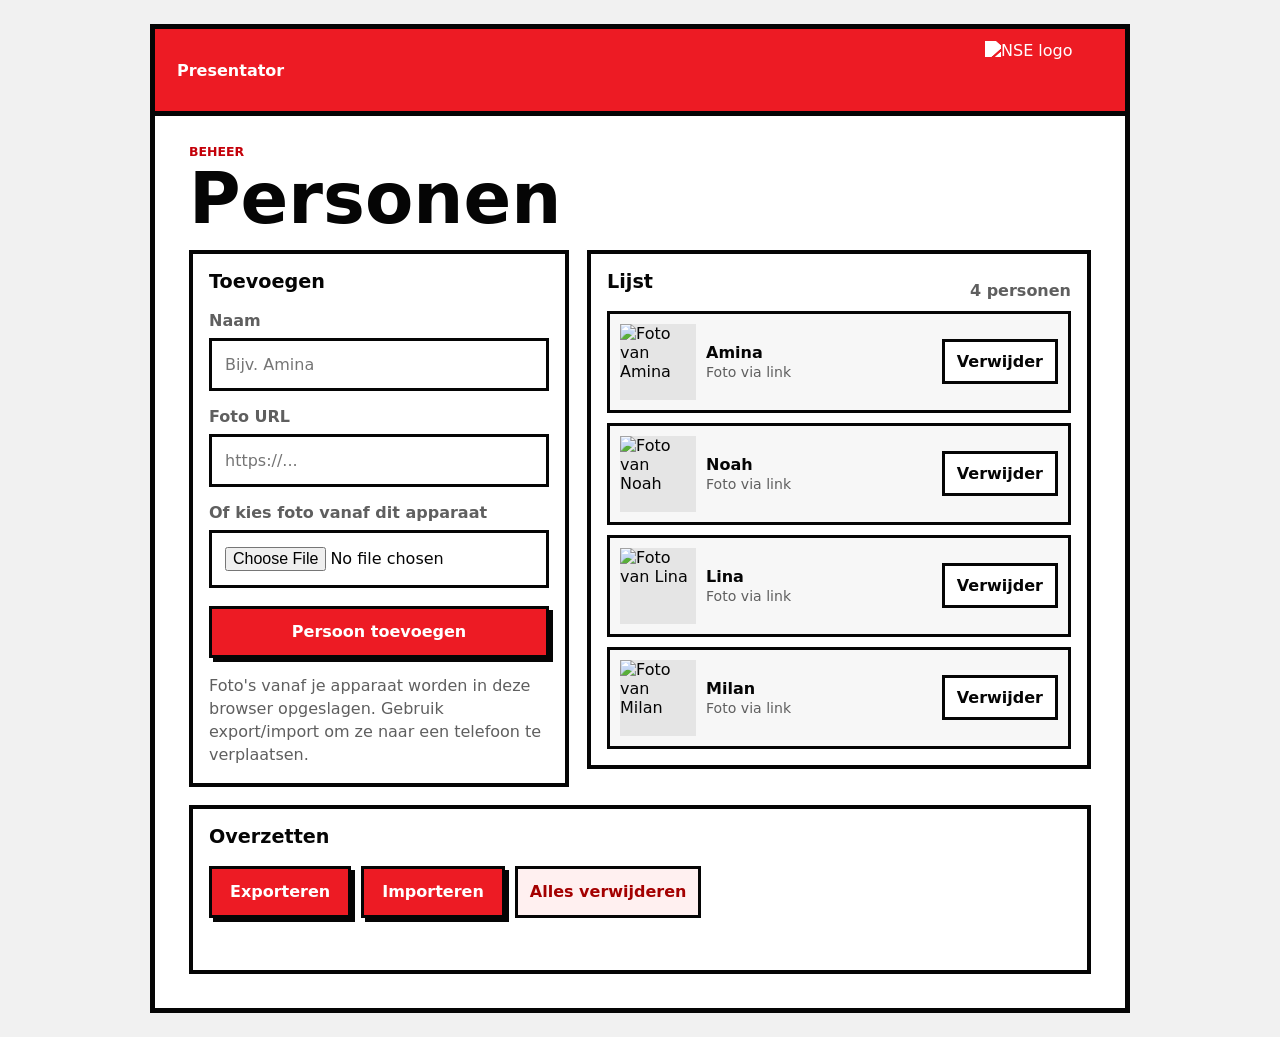
==== beheer.html @ 7113f276 "Add files via upload" ====
<!doctype html>
<html lang="nl">
  <head>
    <meta charset="utf-8">
    <meta name="viewport" content="width=device-width, initial-scale=1">
    <title>Beheer | Foto & Naam</title>
    <link rel="stylesheet" href="styles.css">
  </head>
  <body>
    <main class="phone-shell admin-app">
      <header class="brand-bar">
        <a class="brand-word" href="index.html">Presentator</a>
        <img class="brand-logo" src="assets/logo-nse.png" alt="NSE logo">
      </header>

      <section class="admin-content screen-panel">
        <div class="admin-title">
          <p class="eyebrow">Beheer</p>
          <h1>Personen</h1>
        </div>

        <section class="admin-layout">
          <form id="personForm" class="admin-form">
            <h2>Toevoegen</h2>
            <label for="personName">Naam</label>
            <input id="personName" autocomplete="off" placeholder="Bijv. Amina" required>
            <label for="photoUrl">Foto URL</label>
            <input id="photoUrl" inputmode="url" placeholder="https://...">
            <label for="photoFile">Of kies foto vanaf dit apparaat</label>
            <input id="photoFile" type="file" accept="image/*">
            <button type="submit">Persoon toevoegen</button>
            <p class="helper-text">Foto's vanaf je apparaat worden in deze browser opgeslagen. Gebruik export/import om ze naar een telefoon te verplaatsen.</p>
          </form>

          <section class="admin-list-section">
            <div class="admin-list-header">
              <h2>Lijst</h2>
              <span id="countLabel" class="count-label">0 personen</span>
            </div>
            <div id="personList" class="person-list"></div>
          </section>
        </section>

        <section class="transfer-panel">
          <h2>Overzetten</h2>
          <div class="transfer-actions">
            <button id="exportButton" type="button">Exporteren</button>
            <label class="file-button" for="importFile">Importeren</label>
            <input id="importFile" type="file" accept="application/json,.json" hidden>
            <button id="resetButton" class="danger-button" type="button">Alles verwijderen</button>
          </div>
          <p id="statusMessage" class="status-message" role="status"></p>
        </section>
      </section>
    </main>
    <script src="beheer.js"></script>
  </body>
</html>
---- styles.css ----
:root {
  color-scheme: light;
  --nse-red: #ed1b24;
  --nse-red-dark: #c40009;
  --ink: #050505;
  --muted: #5f5f5f;
  --paper: #ffffff;
  --soft: #f7f7f7;
  --line: #050505;
  --danger: #a40000;
}

* { box-sizing: border-box; }
html, body { min-height: 100%; }
body {
  margin: 0;
  background: #f1f1f1;
  color: var(--ink);
  font-family: Inter, ui-sans-serif, system-ui, -apple-system, BlinkMacSystemFont, "Segoe UI", sans-serif;
}
button, input { font: inherit; }
button { border: 0; cursor: pointer; }
a { color: inherit; }
[hidden] { display: none !important; }

.phone-shell {
  width: min(100%, 430px);
  min-height: 100svh;
  margin: 0 auto;
  background: var(--paper);
  border: 5px solid var(--line);
  display: grid;
  grid-template-rows: auto 1fr;
}

.brand-bar {
  min-height: 76px;
  background: var(--nse-red);
  border-bottom: 5px solid var(--line);
  display: flex;
  align-items: center;
  justify-content: space-between;
  gap: 16px;
  padding: max(12px, env(safe-area-inset-top)) 22px 12px;
}

.brand-word {
  color: #ffffff;
  font-weight: 900;
  text-decoration: none;
  letter-spacing: 0;
}

.brand-logo {
  width: 92px;
  height: 48px;
  object-fit: contain;
  object-position: right center;
  filter: brightness(0) invert(1);
}

.screen-panel {
  min-height: 0;
  padding: 20px 24px max(22px, env(safe-area-inset-bottom));
}

.start-screen, .empty-screen {
  display: grid;
  align-items: center;
}

.start-panel {
  width: 100%;
}

.eyebrow {
  margin: 0 0 8px;
  color: var(--nse-red-dark);
  font-size: 0.78rem;
  font-weight: 900;
  letter-spacing: 0;
  text-transform: uppercase;
}

h1 {
  margin: 0 0 28px;
  font-size: clamp(2.6rem, 15vw, 4.4rem);
  line-height: 0.92;
  letter-spacing: 0;
}

h2 {
  margin: 0 0 18px;
  font-size: 1.2rem;
  letter-spacing: 0;
}

.presenter-form label, .admin-form label {
  display: block;
  margin-bottom: 8px;
  color: var(--muted);
  font-weight: 800;
}

.presenter-row {
  display: grid;
  gap: 10px;
}

input {
  width: 100%;
  min-width: 0;
  border: 3px solid var(--line);
  border-radius: 0;
  padding: 14px 13px;
  background: #ffffff;
  color: var(--ink);
}

input + label, .admin-form label:not(:first-of-type) { margin-top: 16px; }

.presenter-row button, .next-button, .admin-form button, .primary-link, #exportButton, .file-button {
  display: inline-flex;
  align-items: center;
  justify-content: center;
  min-height: 52px;
  border: 3px solid var(--line);
  border-radius: 0;
  padding: 13px 18px;
  background: var(--nse-red);
  color: #ffffff;
  font-weight: 900;
  text-decoration: none;
  box-shadow: 4px 4px 0 var(--line);
}

.presenter-row button:active, .next-button:active, .admin-form button:active, .primary-link:active, #exportButton:active, .file-button:active {
  transform: translate(3px, 3px);
  box-shadow: 1px 1px 0 var(--line);
}

.helper-text {
  margin: 16px 0 0;
  color: var(--muted);
  line-height: 1.45;
}

.quiz-screen {
  display: grid;
  grid-template-rows: auto minmax(0, 1fr) auto;
  gap: 14px;
}

.presenter-meta, .controls {
  display: flex;
  align-items: center;
  justify-content: space-between;
  gap: 12px;
}

.presenter-label, .progress-label {
  margin: 0;
  color: var(--muted);
  font-weight: 800;
}

.ghost-button, .ghost-link {
  border: 3px solid var(--line);
  border-radius: 0;
  padding: 9px 11px;
  background: #ffffff;
  color: var(--ink);
  font-weight: 900;
  text-decoration: none;
}

.stage {
  position: relative;
  display: block;
  width: 100%;
  min-height: 0;
  height: 100%;
  overflow: hidden;
  border: 5px solid var(--line);
  border-radius: 0;
  background: #ffffff;
  touch-action: manipulation;
}

.stage img {
  display: block;
  width: 100%;
  height: 100%;
  object-fit: cover;
}

.name-plate {
  position: absolute;
  left: 14px;
  right: 14px;
  bottom: 14px;
  padding: 14px 12px;
  border: 4px solid var(--line);
  border-radius: 0;
  background: #ffffff;
  color: var(--ink);
  font-size: clamp(2rem, 12vw, 4.2rem);
  line-height: 1;
  font-weight: 950;
  text-align: center;
  overflow-wrap: anywhere;
}

.name-plate.is-hidden { display: none; }
.next-button[hidden] { display: none !important; }

.admin-app {
  grid-template-rows: auto 1fr;
}

.admin-content {
  overflow: auto;
}

.admin-title h1 { margin-bottom: 18px; }
.admin-layout { display: grid; gap: 18px; }
.admin-form, .admin-list-section, .transfer-panel {
  border: 4px solid var(--line);
  padding: 16px;
  background: #ffffff;
}
.admin-form button { width: 100%; margin-top: 18px; }
.admin-list-header {
  display: flex;
  align-items: center;
  justify-content: space-between;
  gap: 12px;
}
.count-label { color: var(--muted); font-weight: 800; }
.person-list { display: grid; gap: 10px; }
.person-card {
  display: grid;
  grid-template-columns: 64px 1fr;
  gap: 10px;
  align-items: center;
  padding: 10px;
  border: 3px solid var(--line);
  background: var(--soft);
}
.person-card img {
  width: 64px;
  height: 64px;
  object-fit: cover;
  background: #e5e5e5;
}
.person-card strong { display: block; overflow-wrap: anywhere; }
.person-card span { color: var(--muted); font-size: 0.88rem; }
.icon-button, .danger-button {
  grid-column: 1 / -1;
  min-height: 44px;
  border: 3px solid var(--line);
  border-radius: 0;
  padding: 10px 12px;
  background: #ffffff;
  color: var(--ink);
  font-weight: 900;
}
.danger-button {
  background: #fff0f0;
  color: var(--danger);
}
.transfer-panel { margin-top: 18px; }
.transfer-actions { display: grid; gap: 10px; }
.status-message {
  min-height: 1.4em;
  margin: 14px 0 0;
  color: var(--muted);
  font-weight: 800;
}

@media (min-width: 760px) {
  .phone-shell {
    width: min(100% - 48px, 980px);
    min-height: calc(100svh - 48px);
    margin-block: 24px;
  }
  .brand-logo { width: 118px; height: 58px; }
  .screen-panel { padding: 28px 34px 34px; }
  .presenter-row { grid-template-columns: 1fr auto; }
  .stage { max-width: 760px; margin: 0 auto; }
  .admin-layout { grid-template-columns: minmax(280px, 380px) 1fr; align-items: start; }
  .transfer-actions { display: flex; flex-wrap: wrap; }
  .person-card { grid-template-columns: 76px 1fr auto; }
  .person-card img { width: 76px; height: 76px; }
  .icon-button { grid-column: auto; }
}
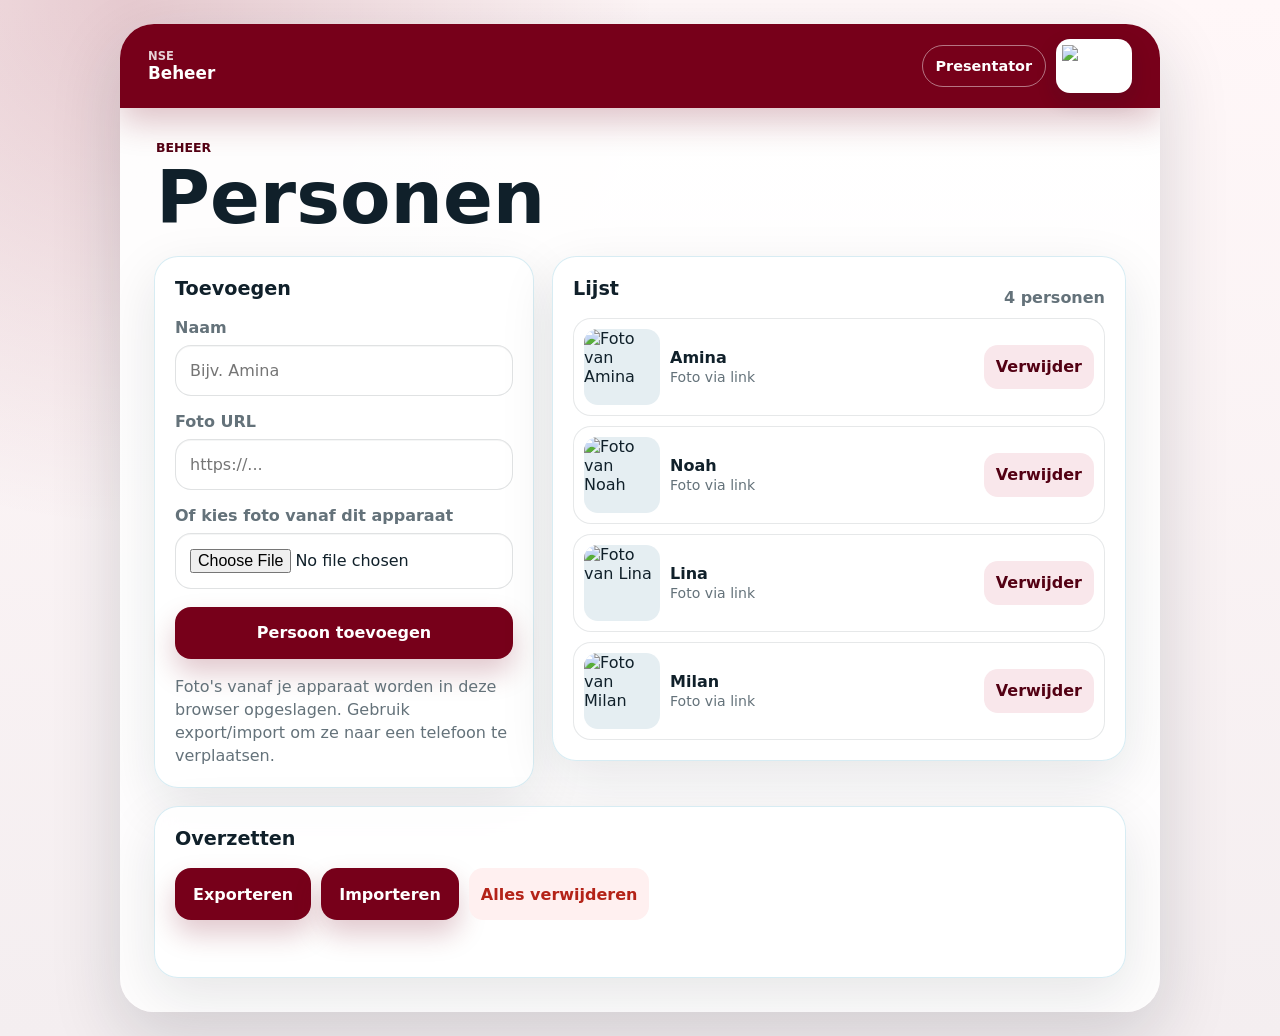
==== commit 274aaec9: "Add files via upload" ====
--- a/beheer.html
+++ b/beheer.html
@@ -9,8 +9,9 @@
   <body>
     <main class="phone-shell admin-app">
       <header class="brand-bar">
-        <a class="brand-word" href="index.html">Presentator</a>
-        <img class="brand-logo" src="assets/logo-nse.png" alt="NSE logo">
+        <div class="brand-copy"><span class="brand-kicker">NSE</span><strong>Beheer</strong></div>
+        <a class="brand-action" href="index.html">Presentator</a>
+        <div class="logo-card"><img class="brand-logo" src="assets/logo-nse.png" alt="NSE logo"></div>
       </header>
 
       <section class="admin-content screen-panel">
--- a/styles.css
+++ b/styles.css
@@ -1,20 +1,24 @@
 :root {
   color-scheme: light;
-  --nse-red: #ed1b24;
-  --nse-red-dark: #c40009;
-  --ink: #050505;
-  --muted: #5f5f5f;
+  --brand: #77001a;
+  --brand-dark: #530013;
+  --brand-soft: #f9e7eb;
+  --ink: #10202a;
+  --muted: #64727a;
   --paper: #ffffff;
-  --soft: #f7f7f7;
-  --line: #050505;
-  --danger: #a40000;
+  --surface: rgba(255, 255, 255, 0.86);
+  --line: rgba(37, 150, 190, 0.18);
+  --danger: #b42318;
+  --shadow: 0 24px 70px rgba(16, 32, 42, 0.16);
 }
 
 * { box-sizing: border-box; }
 html, body { min-height: 100%; }
 body {
   margin: 0;
-  background: #f1f1f1;
+  background:
+    radial-gradient(circle at 10% 0%, rgba(119, 0, 26, 0.18), transparent 34%),
+    linear-gradient(180deg, #fff7f8 0%, #f4eef0 100%);
   color: var(--ink);
   font-family: Inter, ui-sans-serif, system-ui, -apple-system, BlinkMacSystemFont, "Segoe UI", sans-serif;
 }
@@ -24,44 +28,82 @@
 [hidden] { display: none !important; }
 
 .phone-shell {
-  width: min(100%, 430px);
+  width: min(100%, 460px);
   min-height: 100svh;
   margin: 0 auto;
-  background: var(--paper);
-  border: 5px solid var(--line);
+  background: linear-gradient(180deg, rgba(255,255,255,0.96), rgba(255,255,255,0.88));
   display: grid;
   grid-template-rows: auto 1fr;
 }
 
 .brand-bar {
-  min-height: 76px;
-  background: var(--nse-red);
-  border-bottom: 5px solid var(--line);
-  display: flex;
-  align-items: center;
-  justify-content: space-between;
-  gap: 16px;
-  padding: max(12px, env(safe-area-inset-top)) 22px 12px;
-}
-
-.brand-word {
+  min-height: 84px;
+  display: grid;
+  grid-template-columns: 1fr auto auto;
+  align-items: center;
+  gap: 10px;
+  padding: max(14px, env(safe-area-inset-top)) 18px 14px;
+  background: var(--brand);
   color: #ffffff;
-  font-weight: 900;
+  box-shadow: 0 14px 34px rgba(119, 0, 26, 0.24);
+}
+
+.brand-copy {
+  display: grid;
+  gap: 2px;
+  min-width: 0;
+}
+
+.brand-copy strong {
+  font-size: 1.05rem;
+  line-height: 1.05;
+  letter-spacing: 0;
+  overflow-wrap: anywhere;
+}
+
+.brand-kicker {
+  font-size: 0.72rem;
+  font-weight: 850;
+  opacity: 0.82;
+  text-transform: uppercase;
+}
+
+.brand-action {
+  min-height: 42px;
+  display: inline-flex;
+  align-items: center;
+  justify-content: center;
+  border: 1px solid rgba(255,255,255,0.46);
+  border-radius: 999px;
+  padding: 9px 13px;
+  color: #ffffff;
+  font-size: 0.9rem;
+  font-weight: 850;
   text-decoration: none;
-  letter-spacing: 0;
+  white-space: nowrap;
+}
+
+.logo-card {
+  width: 58px;
+  height: 46px;
+  display: grid;
+  place-items: center;
+  border-radius: 14px;
+  background: #ffffff;
+  box-shadow: 0 8px 20px rgba(16, 32, 42, 0.16);
+  overflow: hidden;
 }
 
 .brand-logo {
-  width: 92px;
-  height: 48px;
+  width: 48px;
+  height: 36px;
   object-fit: contain;
-  object-position: right center;
-  filter: brightness(0) invert(1);
+  object-position: center;
 }
 
 .screen-panel {
   min-height: 0;
-  padding: 20px 24px max(22px, env(safe-area-inset-bottom));
+  padding: 22px 18px max(22px, env(safe-area-inset-bottom));
 }
 
 .start-screen, .empty-screen {
@@ -69,23 +111,32 @@
   align-items: center;
 }
 
-.start-panel {
+.start-panel,
+.admin-form,
+.admin-list-section,
+.transfer-panel {
   width: 100%;
+  border: 1px solid var(--line);
+  border-radius: 24px;
+  background: var(--surface);
+  box-shadow: 0 18px 54px rgba(16, 32, 42, 0.10);
+  padding: 20px;
+  backdrop-filter: blur(14px);
 }
 
 .eyebrow {
   margin: 0 0 8px;
-  color: var(--nse-red-dark);
+  color: var(--brand-dark);
   font-size: 0.78rem;
-  font-weight: 900;
+  font-weight: 850;
   letter-spacing: 0;
   text-transform: uppercase;
 }
 
 h1 {
   margin: 0 0 28px;
-  font-size: clamp(2.6rem, 15vw, 4.4rem);
-  line-height: 0.92;
+  font-size: clamp(2.7rem, 14vw, 4.6rem);
+  line-height: 0.96;
   letter-spacing: 0;
 }
 
@@ -99,7 +150,7 @@
   display: block;
   margin-bottom: 8px;
   color: var(--muted);
-  font-weight: 800;
+  font-weight: 760;
 }
 
 .presenter-row {
@@ -110,11 +161,18 @@
 input {
   width: 100%;
   min-width: 0;
-  border: 3px solid var(--line);
-  border-radius: 0;
-  padding: 14px 13px;
+  border: 1px solid rgba(16, 32, 42, 0.13);
+  border-radius: 16px;
+  padding: 15px 14px;
   background: #ffffff;
   color: var(--ink);
+  outline: none;
+  box-shadow: inset 0 1px 0 rgba(16, 32, 42, 0.04);
+}
+
+input:focus {
+  border-color: var(--brand);
+  box-shadow: 0 0 0 4px rgba(119, 0, 26, 0.13);
 }
 
 input + label, .admin-form label:not(:first-of-type) { margin-top: 16px; }
@@ -124,19 +182,21 @@
   align-items: center;
   justify-content: center;
   min-height: 52px;
-  border: 3px solid var(--line);
-  border-radius: 0;
+  border-radius: 16px;
   padding: 13px 18px;
-  background: var(--nse-red);
+  background: var(--brand);
   color: #ffffff;
-  font-weight: 900;
+  font-weight: 850;
   text-decoration: none;
-  box-shadow: 4px 4px 0 var(--line);
+  box-shadow: 0 14px 28px rgba(119, 0, 26, 0.22);
+}
+
+.presenter-row button:hover, .next-button:hover, .admin-form button:hover, .primary-link:hover, #exportButton:hover, .file-button:hover {
+  background: var(--brand-dark);
 }
 
 .presenter-row button:active, .next-button:active, .admin-form button:active, .primary-link:active, #exportButton:active, .file-button:active {
-  transform: translate(3px, 3px);
-  box-shadow: 1px 1px 0 var(--line);
+  transform: translateY(1px);
 }
 
 .helper-text {
@@ -165,12 +225,13 @@
 }
 
 .ghost-button, .ghost-link {
-  border: 3px solid var(--line);
-  border-radius: 0;
-  padding: 9px 11px;
+  min-height: 42px;
+  border: 1px solid rgba(16, 32, 42, 0.12);
+  border-radius: 999px;
+  padding: 9px 13px;
   background: #ffffff;
   color: var(--ink);
-  font-weight: 900;
+  font-weight: 850;
   text-decoration: none;
 }
 
@@ -181,10 +242,19 @@
   min-height: 0;
   height: 100%;
   overflow: hidden;
-  border: 5px solid var(--line);
-  border-radius: 0;
-  background: #ffffff;
+  border: 1px solid rgba(16, 32, 42, 0.10);
+  border-radius: 28px;
+  background: #ffffff;
+  box-shadow: var(--shadow);
   touch-action: manipulation;
+}
+
+.stage::after {
+  content: "";
+  position: absolute;
+  inset: 0;
+  background: linear-gradient(180deg, transparent 48%, rgba(16, 32, 42, 0.38));
+  pointer-events: none;
 }
 
 .stage img {
@@ -196,19 +266,21 @@
 
 .name-plate {
   position: absolute;
-  left: 14px;
-  right: 14px;
-  bottom: 14px;
-  padding: 14px 12px;
-  border: 4px solid var(--line);
-  border-radius: 0;
-  background: #ffffff;
+  z-index: 1;
+  left: 16px;
+  right: 16px;
+  bottom: 16px;
+  padding: 15px 14px;
+  border-radius: 20px;
+  background: rgba(255, 255, 255, 0.92);
   color: var(--ink);
-  font-size: clamp(2rem, 12vw, 4.2rem);
+  font-size: clamp(2rem, 11vw, 4rem);
   line-height: 1;
-  font-weight: 950;
+  font-weight: 900;
   text-align: center;
   overflow-wrap: anywhere;
+  box-shadow: 0 16px 40px rgba(16, 32, 42, 0.18);
+  backdrop-filter: blur(10px);
 }
 
 .name-plate.is-hidden { display: none; }
@@ -222,13 +294,12 @@
   overflow: auto;
 }
 
+.admin-title {
+  padding: 2px 2px 4px;
+}
+
 .admin-title h1 { margin-bottom: 18px; }
 .admin-layout { display: grid; gap: 18px; }
-.admin-form, .admin-list-section, .transfer-panel {
-  border: 4px solid var(--line);
-  padding: 16px;
-  background: #ffffff;
-}
 .admin-form button { width: 100%; margin-top: 18px; }
 .admin-list-header {
   display: flex;
@@ -244,26 +315,27 @@
   gap: 10px;
   align-items: center;
   padding: 10px;
-  border: 3px solid var(--line);
-  background: var(--soft);
+  border: 1px solid rgba(16, 32, 42, 0.10);
+  border-radius: 18px;
+  background: #ffffff;
 }
 .person-card img {
   width: 64px;
   height: 64px;
+  border-radius: 14px;
   object-fit: cover;
-  background: #e5e5e5;
+  background: #e5eef2;
 }
 .person-card strong { display: block; overflow-wrap: anywhere; }
 .person-card span { color: var(--muted); font-size: 0.88rem; }
 .icon-button, .danger-button {
   grid-column: 1 / -1;
   min-height: 44px;
-  border: 3px solid var(--line);
-  border-radius: 0;
+  border-radius: 14px;
   padding: 10px 12px;
-  background: #ffffff;
-  color: var(--ink);
-  font-weight: 900;
+  background: var(--brand-soft);
+  color: var(--brand-dark);
+  font-weight: 850;
 }
 .danger-button {
   background: #fff0f0;
@@ -275,17 +347,22 @@
   min-height: 1.4em;
   margin: 14px 0 0;
   color: var(--muted);
-  font-weight: 800;
+  font-weight: 760;
 }
 
 @media (min-width: 760px) {
   .phone-shell {
-    width: min(100% - 48px, 980px);
+    width: min(100% - 48px, 1040px);
     min-height: calc(100svh - 48px);
     margin-block: 24px;
+    border-radius: 34px;
+    overflow: hidden;
+    box-shadow: var(--shadow);
   }
-  .brand-logo { width: 118px; height: 58px; }
-  .screen-panel { padding: 28px 34px 34px; }
+  .brand-bar { padding-inline: 28px; }
+  .logo-card { width: 76px; height: 54px; }
+  .brand-logo { width: 64px; height: 42px; }
+  .screen-panel { padding: 30px 34px 34px; }
   .presenter-row { grid-template-columns: 1fr auto; }
   .stage { max-width: 760px; margin: 0 auto; }
   .admin-layout { grid-template-columns: minmax(280px, 380px) 1fr; align-items: start; }
